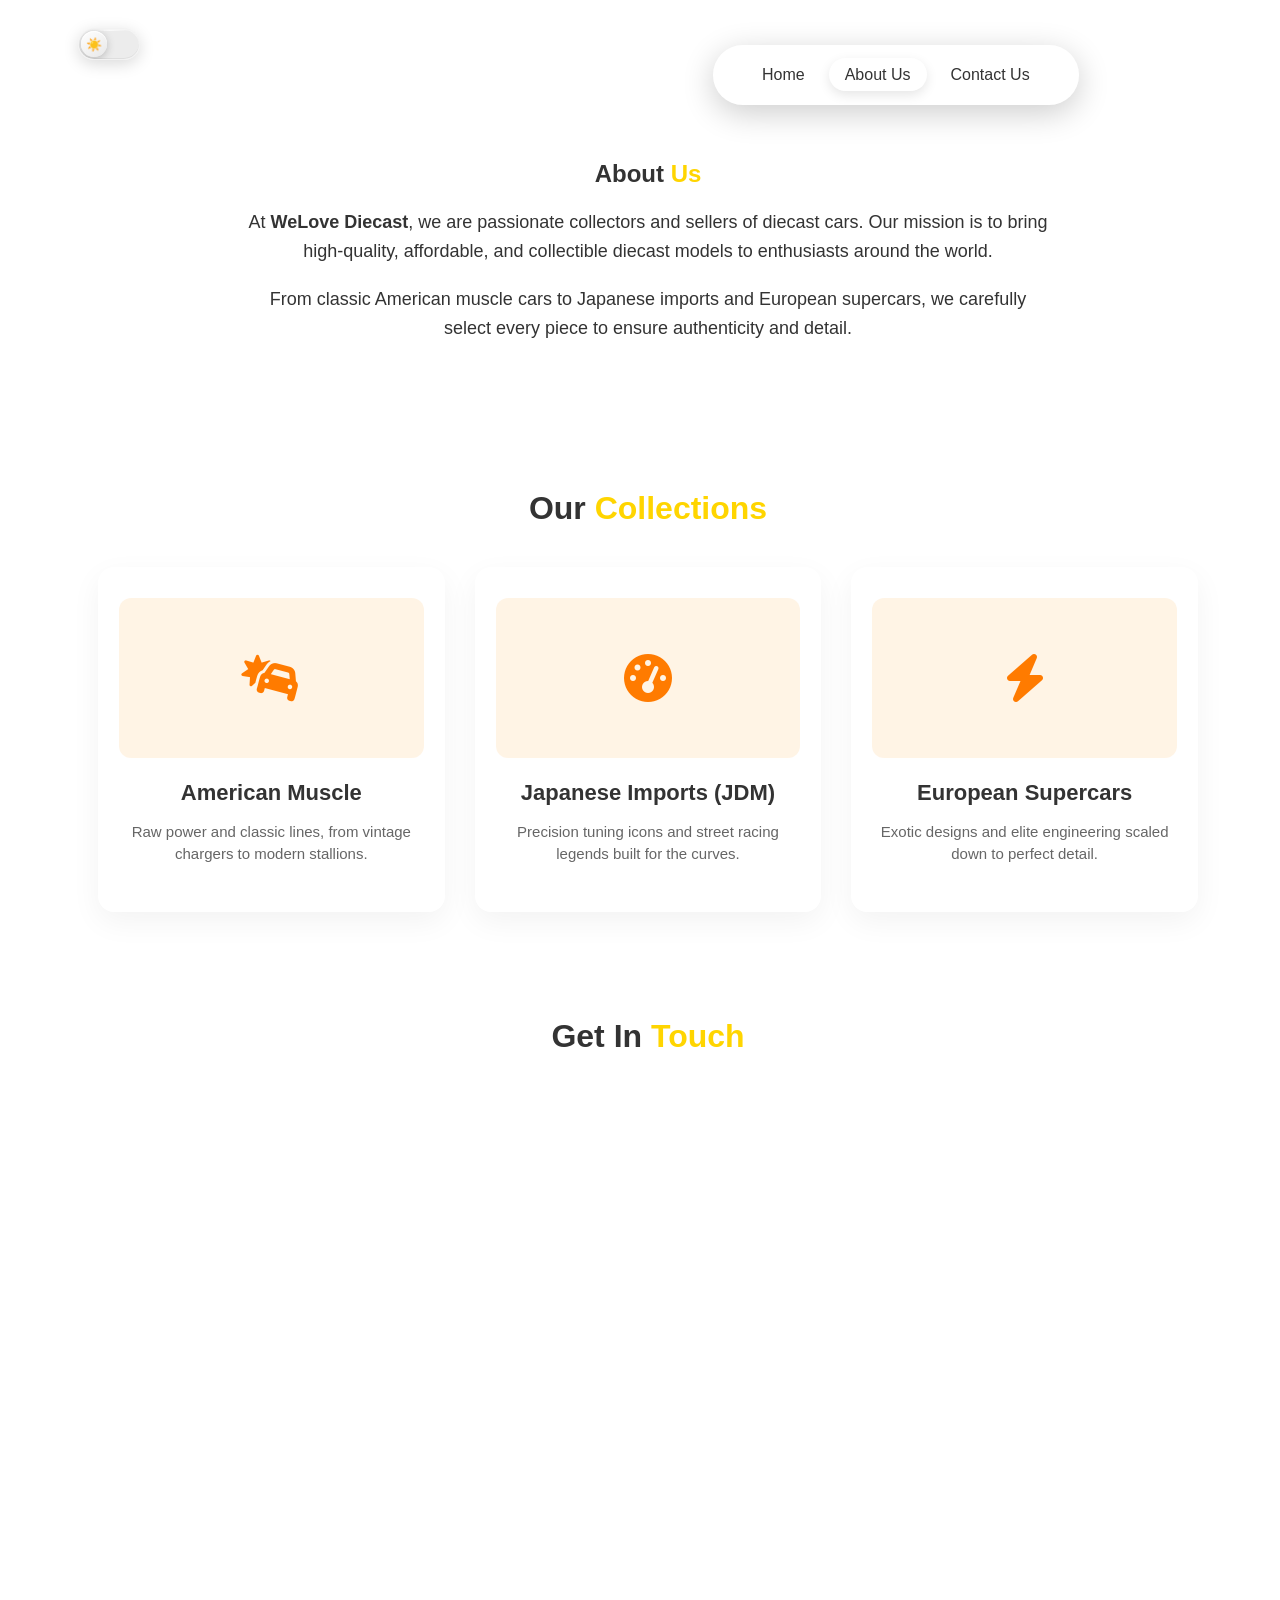
==== about.html @ 337f7f96 "Add files via upload" ====
<!DOCTYPE html>
<html lang="en">

<head>
    <meta charset="UTF-8">
    <meta name="viewport" content="width=device-width, initial-scale=1.0">
    <title>Welove Diecast - About Us</title>
    <link rel="stylesheet" href="about_us.css">
    <link rel="stylesheet" href="https://cdnjs.cloudflare.com/ajax/libs/font-awesome/6.7.2/css/all.min.css" />
    <link href="https://unpkg.com/aos@2.3.1/dist/aos.css" rel="stylesheet">
</head>

<body>
    <header id="header">
        <nav class="glass-navbar">
            <ul class="nav-links">
                <li><a href="index.html">Home</a></li>
                <li><a class="active" href="about.html">About Us</a></li>
                <li><a href="contact.html">Contact Us</a></li>
            </ul>
        </nav>

        <div style="display:flex;align-items:center;gap:12px;">
            <input type="checkbox" id="dark-toggle" class="dark-toggle-input">
            <label for="dark-toggle" class="glass-switch" title="Toggle dark mode">
                <span class="switch-track">
                    <span class="switch-thumb">
                        <span class="icon-sun">☀️</span>
                        <span class="icon-moon">🌙</span>
                    </span>
                </span>
            </label>
            <button class="nav-toggle" aria-label="Open menu" aria-expanded="false">
                <span></span>
                <span></span>
                <span></span>
            </button>
        </div>
    </header>
    <div class="nav-overlay"></div>

    <section id="about" class="section-p1">
        <h1>About <span style="color: #ffd500;">Us</span></h1>
        <p class="about-lead">
            At <strong>WeLove Diecast</strong>, we are passionate collectors and
            sellers of diecast cars. Our mission is to bring high-quality,
            affordable, and collectible diecast models to enthusiasts around the
            world.
        </p>
        <p class="about-lead">
            From classic American muscle cars to Japanese imports and European
            supercars, we carefully select every piece to ensure authenticity and
            detail.
        </p>
    </section>

    <section id="categories">
        <h2>Our <span style="color: #ffd500;">Collections</span></h2>
        <div class="category-grid">
            <div class="category-card" data-aos="zoom-in-up">
                <div class="card-image-placeholder"><i class="fa-solid fa-car-burst"></i></div>
                <h3>American Muscle</h3>
                <p>Raw power and classic lines, from vintage chargers to modern stallions.</p>
            </div>
            <div class="category-card" data-aos="zoom-in">
                <div class="card-image-placeholder"><i class="fa-solid fa-gauge-high"></i></div>
                <h3>Japanese Imports (JDM)</h3>
                <p>Precision tuning icons and street racing legends built for the curves.</p>
            </div>
            <div class="category-card" data-aos="zoom-in-up">
                <div class="card-image-placeholder"><i class="fa-solid fa-bolt"></i></div>
                <h3>European Supercars</h3>
                <p>Exotic designs and elite engineering scaled down to perfect detail.</p>
            </div>
        </div>
    </section>

    <section id="contact-shortcut">
        <h2>Get In <span style="color: #ffd500;">Touch</span></h2>
        <article>
            <div class="glass-card" data-aos="flip-left">
                <div class="card-content">
                    <div class="user-details">
                        <img class="Logo_contact" src="image/Logo.jpg" alt="Welove Diecast Logo">
                        <p class="user-name">Welove Diecast Contact</p>
                        <p>If you have any questions or inquiries, feel free to reach out to us:</p>
                        <div class="follow">
                            <a href="https://www.facebook.com/profile.php?id=100094763005230"><i
                                    class="fa-brands fa-facebook"></i></a>
                            <a href="https://www.instagram.com/diecastwelove/?utm_source=qr#"><i
                                    class="fa-brands fa-square-instagram"></i></a>
                            <a href="https://www.tiktok.com/@diecastwelove?is_from_webapp=1&sender_device=pc"><i
                                    class="fa-brands fa-tiktok"></i></a>
                            <a href="https://t.me/diecastwelove"><i class="fa-brands fa-telegram"></i></a>
                        </div>
                    </div>
                    <div class="card-body">
                        <ul>
                            <li><i class="fa-solid fa-map"></i>
                                <p>Cambodia, Phnom Penh</p>
                            </li>
                            <li><i class="fa-solid fa-phone"></i>
                                <p>+855 934 439 94</p>
                            </li>
                            <li><i class="fa-solid fa-envelope"></i>
                                <p>dicastwelove@gmail.com</p>
                            </li>
                            <li><i class="fa-brands fa-telegram"></i>
                                <p>t.me/diecastwelove</p>
                            </li>
                            <li><i class="fa-solid fa-clock"></i>
                                <p>Mon - Sun: 7:00 AM - 8:00 PM</p>
                            </li>
                        </ul>
                    </div>
                </div>
            </div>
        </article>
    </section>

    <script src="script.js"></script>
    <script src="https://unpkg.com/aos@2.3.1/dist/aos.js"></script>
    <script>
        AOS.init({
            duration: 1200,
            once: false,
        });
    </script>
    <script src="darkmode.js"></script>
</body>

</html>
---- about_us.css ----
body {
    --bg-color: #ffffff;
    --text-color: #333333;
    --btn-bg: #333333;
    --btn-text: #ffffff;
    --nav-bg: rgba(255, 255, 255, 0.1);
    --nav-border: rgba(255, 255, 255, 0.25);
    --nav-hover: rgba(255, 255, 255, 0.2);

    background-color: var(--bg-color);
    color: var(--text-color);
    font-family: Arial, sans-serif;
    transition: background-color 0.3s, color 0.3s;
}

body.dark-mode {
    --bg-color: #121212;
    --text-color: #f0f0f0;
    --btn-bg: #f0f0f0;
    --btn-text: #121212;
    --nav-bg: rgba(15, 15, 15, 0.4);
    --nav-border: rgba(255, 255, 255, 0.08);
    --nav-hover: rgba(255, 255, 255, 0.1);
}

/* ── Logo (used in index.html) ── */
.logo {
    border-radius: 50%;
    width: 80px;
    height: 80px;
}

#header {
    display: flex;
    align-items: center;
    justify-content: space-between;
    padding: 20px 70px;
    position: sticky;
    top: 0;
    z-index: 1000;
}

/* ── Glass Navbar ── */
.glass-navbar {
    display: flex;
    align-items: center;
    gap: 40px;
    padding: 20px 32px;

    position: fixed;
    top: 45px;
    left: 70%;
    transform: translateX(-50%);

    width: max-content;
    min-width: 300px;
    border-radius: 50px;

    background: var(--nav-bg);
    border: 1px solid var(--nav-border);
    box-shadow: 0 8px 32px 0 rgba(0, 0, 0, 0.2);
    backdrop-filter: blur(12px);
    -webkit-backdrop-filter: blur(12px);
    transition: background 0.3s, border 0.3s;
}

.nav-links {
    list-style: none;
    display: flex;
    gap: 8px;
    margin: 0;
    padding: 0;
}

.nav-links a {
    text-decoration: none;
    color: var(--text-color);
    font-weight: 500;
    font-size: 16px;
    padding: 8px 16px;
    border-radius: 50px;
    transition: all 0.3s ease;
    white-space: nowrap;
}

.nav-links a:hover,
.nav-links a.active {
    color: var(--text-color);
    background: var(--nav-hover);
    box-shadow: 0 4px 12px rgba(0, 0, 0, 0.1);
}

/* ── Contact Page ── */
article {
    display: flex;
    justify-content: center;
    align-items: center;
    padding: 20px;
    box-sizing: border-box;
}

.glass-card {
    width: 420px;
    max-width: 100%;
    border-radius: 20px;
    background: rgba(30, 41, 59, 0);
    backdrop-filter: blur(16px) saturate(180%);
    -webkit-backdrop-filter: blur(16px) saturate(180%);
    border: 1px solid rgba(77, 132, 210, 0.2);
    box-shadow: 0px 12px 40px 0 rgba(248, 149, 1, 0.653),
        inset 0 0 120px rgba(79, 70, 229, 0.08),
        inset 0px 0px 4px 2px rgba(255, 255, 255, 0.1);
    overflow: hidden;
}

.card-content {
    width: 100%;
    display: flex;
    flex-direction: column;
    padding: 32px;
    color: rgb(0, 0, 0);
    text-shadow: 0 1px 3px rgba(0, 0, 0, 0.2);
    box-sizing: border-box;
}

.user-details {
    display: flex;
    flex-direction: column;
}

.Logo_contact {
    width: 100px;
    height: 100px;
    border-radius: 20%;
    margin: 0 0 25px 0;
}

.user-name {
    font-weight: 700;
    margin: 0 0 8px 0;
}

.card-body {
    width: 100%;
    margin-top: 20px;
}

.card-body ul {
    list-style: none;
    padding: 0;
    margin: 0;
}

.card-body li {
    display: flex;
    align-items: center;
    margin-bottom: 10px;
}

.card-body li i {
    margin-right: 10px;
    font-size: 20px;
    color: rgb(255, 123, 0);
    flex-shrink: 0;
}

.follow i {
    color: rgb(0, 0, 0);
    padding: 10px 5px 0 0;
    font-size: 25px;
    transition: 0.3s;
}

.follow i:hover {
    color: rgb(255, 149, 0);
    transform: scale(1.2);
}

section {
    padding: 60px 20px;
    text-align: center;
}

/* ── Expanded About Us Custom Styles ── */

.about-lead {
    max-width: 800px;
    margin: 0 auto 20px auto;
    font-size: 18px;
    line-height: 1.6;
}

#categories, #contact-shortcut {
    padding: 40px 20px;
    text-align: center;
}

#categories h2, #contact-shortcut h2 {
    font-size: 32px;
    margin-bottom: 40px;
}

/* Category Grid Structure */
.category-grid {
    display: grid;
    grid-template-columns: repeat(auto-fit, minmax(280px, 1fr));
    gap: 30px;
    max-width: 1100px;
    margin: 0 auto;
    padding: 0 20px;
}

/* Category Cards styling */
.category-card {
    background: var(--bg-color);
    padding: 30px 20px;
    border-radius: 16px;
    box-shadow: 0 10px 30px rgba(0, 0, 0, 0.05);
    border: 1px solid var(--nav-border);
    transition: transform 0.3s ease, box-shadow 0.3s ease;
}

body.dark-mode .category-card {
    background: #1e1e1e;
    box-shadow: 0 10px 30px rgba(0, 0, 0, 0.3);
}

.category-card:hover {
    transform: translateY(-5px);
    box-shadow: 0 15px 35px rgba(248, 149, 1, 0.2);
}

/* Placeholder for actual car images */
.card-image-placeholder {
    width: 100%;
    height: 160px;
    background: rgba(248, 149, 1, 0.1);
    border-radius: 12px;
    display: flex;
    justify-content: center;
    align-items: center;
    margin-bottom: 20px;
}

.card-image-placeholder i {
    font-size: 48px;
    color: rgb(255, 123, 0);
}

.category-card h3 {
    font-size: 22px;
    margin-bottom: 12px;
    color: var(--text-color);
}

.category-card p {
    font-size: 15px;
    color: #666;
    line-height: 1.5;
}

body.dark-mode .category-card p {
    color: #b0b0b0;
}

html, body {
    overflow-x: hidden;
    width: 100%;
}
/* ════════════════════════════════
   LIQUID GLASS DARK MODE SWITCH
   Uses :has() — works in all
   modern browsers (2023+)
   ════════════════════════════════ */

/* Hide the actual checkbox */
.dark-toggle-input {
    position: absolute;
    opacity: 0;
    width: 0;
    height: 0;
    pointer-events: none;
}

/* Switch sits in the header */
.glass-switch {
    cursor: pointer;
    display: flex;
    align-items: center;
    flex-shrink: 0;
    user-select: none;
    -webkit-tap-highlight-color: transparent;
}

/* The pill track */
.switch-track {
    position: relative;
    width: 60px;
    height: 30px;
    border-radius: 50px;
    background: rgba(180, 180, 180, 0.25);
    backdrop-filter: blur(12px) saturate(160%);
    -webkit-backdrop-filter: blur(12px) saturate(160%);
    border: 1px solid rgba(255, 255, 255, 0.35);
    box-shadow:
        0 4px 16px rgba(0, 0, 0, 0.15),
        inset 0 1px 0 rgba(255, 255, 255, 0.5),
        inset 0 -1px 0 rgba(0, 0, 0, 0.06);
    transition: background 0.4s ease, border-color 0.4s ease, box-shadow 0.4s ease;
    overflow: hidden;
}

/* Shimmer highlight on top of track */
.switch-track::before {
    content: '';
    position: absolute;
    top: 1px;
    left: 15%;
    right: 15%;
    height: 1px;
    background: linear-gradient(90deg, transparent, rgba(255,255,255,0.75), transparent);
    border-radius: 100px;
    pointer-events: none;
    z-index: 1;
}

/* The sliding thumb */
.switch-thumb {
    position: absolute;
    top: 2px;
    left: 2px;
    width: 26px;
    height: 26px;
    border-radius: 50%;
    background: linear-gradient(145deg, #ffffff, #e8e8e8);
    box-shadow:
        0 2px 8px rgba(0, 0, 0, 0.22),
        inset 0 1px 0 rgba(255, 255, 255, 0.9);
    display: flex;
    align-items: center;
    justify-content: center;
    transition:
        transform 0.4s cubic-bezier(0.34, 1.56, 0.64, 1),
        background 0.4s ease,
        box-shadow 0.4s ease;
    z-index: 2;
}

/* Icons inside thumb */
.icon-sun,
.icon-moon {
    position: absolute;
    font-size: 13px;
    line-height: 1;
    transition: opacity 0.25s ease, transform 0.25s ease;
}
.icon-sun  { opacity: 1; transform: scale(1) rotate(0deg); }
.icon-moon { opacity: 0; transform: scale(0.4) rotate(-30deg); }


/* ── DARK MODE: triggered by :has() ── */

/* Move thumb */
html:has(#dark-toggle:checked), html.dark-mode .switch-thumb {
    transform: translateX(30px);
    background: linear-gradient(145deg, #3a3a5c, #1e1e38);
    box-shadow:
        0 2px 8px rgba(0, 0, 0, 0.5),
        inset 0 1px 0 rgba(255, 255, 255, 0.12);
}

/* Darken track */
html:has(#dark-toggle:checked), html.dark-mode .switch-track {
    background: rgba(15, 15, 30, 0.6);
    border-color: rgba(255, 255, 255, 0.1);
    box-shadow:
        0 4px 16px rgba(0, 0, 0, 0.4),
        inset 0 1px 0 rgba(255, 255, 255, 0.08);
}

/* Swap icons */
html:has(#dark-toggle:checked), html.dark-mode .icon-sun  { opacity: 0; transform: scale(0.4) rotate(30deg); }
html:has(#dark-toggle:checked), html.dark-mode .icon-moon { opacity: 1; transform: scale(1) rotate(0deg); }

/* ── Apply dark variables to entire page ── */
html:has(#dark-toggle:checked), html.dark-mode body {
    --bg-color: #121212;
    --text-color: #f0f0f0;
    --btn-bg: #f0f0f0;
    --btn-text: #121212;
    --nav-bg: rgba(15, 15, 15, 0.4);
    --nav-border: rgba(255, 255, 255, 0.08);
    --nav-hover: rgba(255, 255, 255, 0.1);
    background-color: #121212;
    color: #f0f0f0;
}

/* Product cards dark */
html:has(#dark-toggle:checked), html.dark-mode .product {
    background: rgba(255, 255, 255, 0.03);
    border-color: rgba(255, 255, 255, 0.08);
    box-shadow: 0 20px 40px rgba(0,0,0,0.5), inset 0 0 8px 1px rgba(255,255,255,0.05);
}
html:has(#dark-toggle:checked), html.dark-mode .product:hover {
    background: rgba(255, 255, 255, 0.06);
    border-color: rgba(255, 255, 255, 0.15);
}

/* Category cards dark (about page) */
html:has(#dark-toggle:checked), html.dark-mode .category-card {
    background: #1e1e1e;
    box-shadow: 0 10px 30px rgba(0,0,0,0.3);
}
html:has(#dark-toggle:checked), html.dark-mode .category-card p {
    color: #b0b0b0;
}

/* Footer icons dark */
html:has(#dark-toggle:checked), html.dark-mode footer .follow i {
    color: #f0f0f0;
}

/* Card content text (contact page) */
html:has(#dark-toggle:checked), html.dark-mode .card-content {
    color: #f0f0f0;
}
html:has(#dark-toggle:checked), html.dark-mode .follow i {
    color: #f0f0f0;
}

/* ════════════════════════════════
   MOBILE NAV (hamburger)
   ════════════════════════════════ */

.nav-toggle {
    display: none;
    flex-direction: column;
    justify-content: center;
    align-items: center;
    gap: 5px;
    width: 44px;
    height: 44px;
    background: var(--nav-bg);
    backdrop-filter: blur(12px);
    -webkit-backdrop-filter: blur(12px);
    border: 1px solid var(--nav-border);
    border-radius: 50%;
    cursor: pointer;
    z-index: 2001;
    flex-shrink: 0;
    transition: background 0.3s, border 0.3s;
}

.nav-toggle span {
    display: block;
    width: 20px;
    height: 2px;
    background: var(--text-color);
    border-radius: 2px;
    transition: transform 0.35s cubic-bezier(0.4,0,0.2,1), opacity 0.25s ease, width 0.25s ease;
    transform-origin: center;
}

.nav-toggle.open span:nth-child(1) { transform: translateY(7px) rotate(45deg); }
.nav-toggle.open span:nth-child(2) { opacity: 0; width: 0; }
.nav-toggle.open span:nth-child(3) { transform: translateY(-7px) rotate(-45deg); }

.nav-overlay {
    display: block;
    position: fixed;
    inset: 0;
    /* NO backdrop-filter — it blurs everything including the menu */
    background: rgba(0, 0, 0, 0.45);
    z-index: 1049;
    opacity: 0;
    pointer-events: none;
    transition: opacity 0.3s ease;
    visibility: hidden;
}
.nav-overlay.open {
    opacity: 1;
    pointer-events: all;
    visibility: visible;
}

.header-right {
    display: flex;
    align-items: center;
    gap: 12px;
}

@media (max-width: 768px) {
    .nav-toggle {
        display: flex;
    }

    .nav-overlay {
        display: none;
    }

    /* Override desktop fixed-center positioning */
    .glass-navbar {
        left: auto !important;
        transform: none !important;
        top: 0 !important;
        right: -100%;
        position: fixed;
        width: 78vw;
        max-width: 300px;
        min-width: unset !important;
        height: 100dvh;
        border-radius: 0 !important;
        border-top: none;
        border-bottom: none;
        border-right: none;
        border-left: 1px solid rgba(255,255,255,0.15);
        padding: 90px 28px 40px 28px !important;
        flex-direction: column;
        align-items: flex-start;
        gap: 0;
        /* SOLID background so panel is not see-through */
        background: #ffffff !important;
        backdrop-filter: none !important;
        -webkit-backdrop-filter: none !important;
        transition: right 0.38s cubic-bezier(0.4, 0, 0.2, 1) !important;
        z-index: 2000;
        box-shadow: -8px 0 40px rgba(0,0,0,0.25);
    }

    .glass-navbar.open {
        right: 0;
    }

    .nav-links {
        flex-direction: column;
        gap: 4px;
        width: 100%;
    }

    .nav-links a {
        display: block;
        padding: 14px 20px;
        font-size: 17px;
        border-radius: 14px;
        width: 100%;
    }

    #header, section#header {
        padding: 14px 18px !important;
        justify-content: space-between;
        display: flex;
        align-items: center;
    }
}

/* Dark mode: solid dark panel on mobile */
@media (max-width: 768px) {
    html:has(#dark-toggle:checked) .glass-navbar,
    html.dark-mode .glass-navbar {
        background: #1a1a1a !important;
        border-left-color: rgba(255,255,255,0.1) !important;
    }
}


/* Ensure nav links are always clickable on mobile */
@media (max-width: 768px) {
    .glass-navbar .nav-links,
    .glass-navbar .nav-links li,
    .glass-navbar .nav-links a {
        position: relative;
        z-index: 2100;
        pointer-events: all;
    }
}
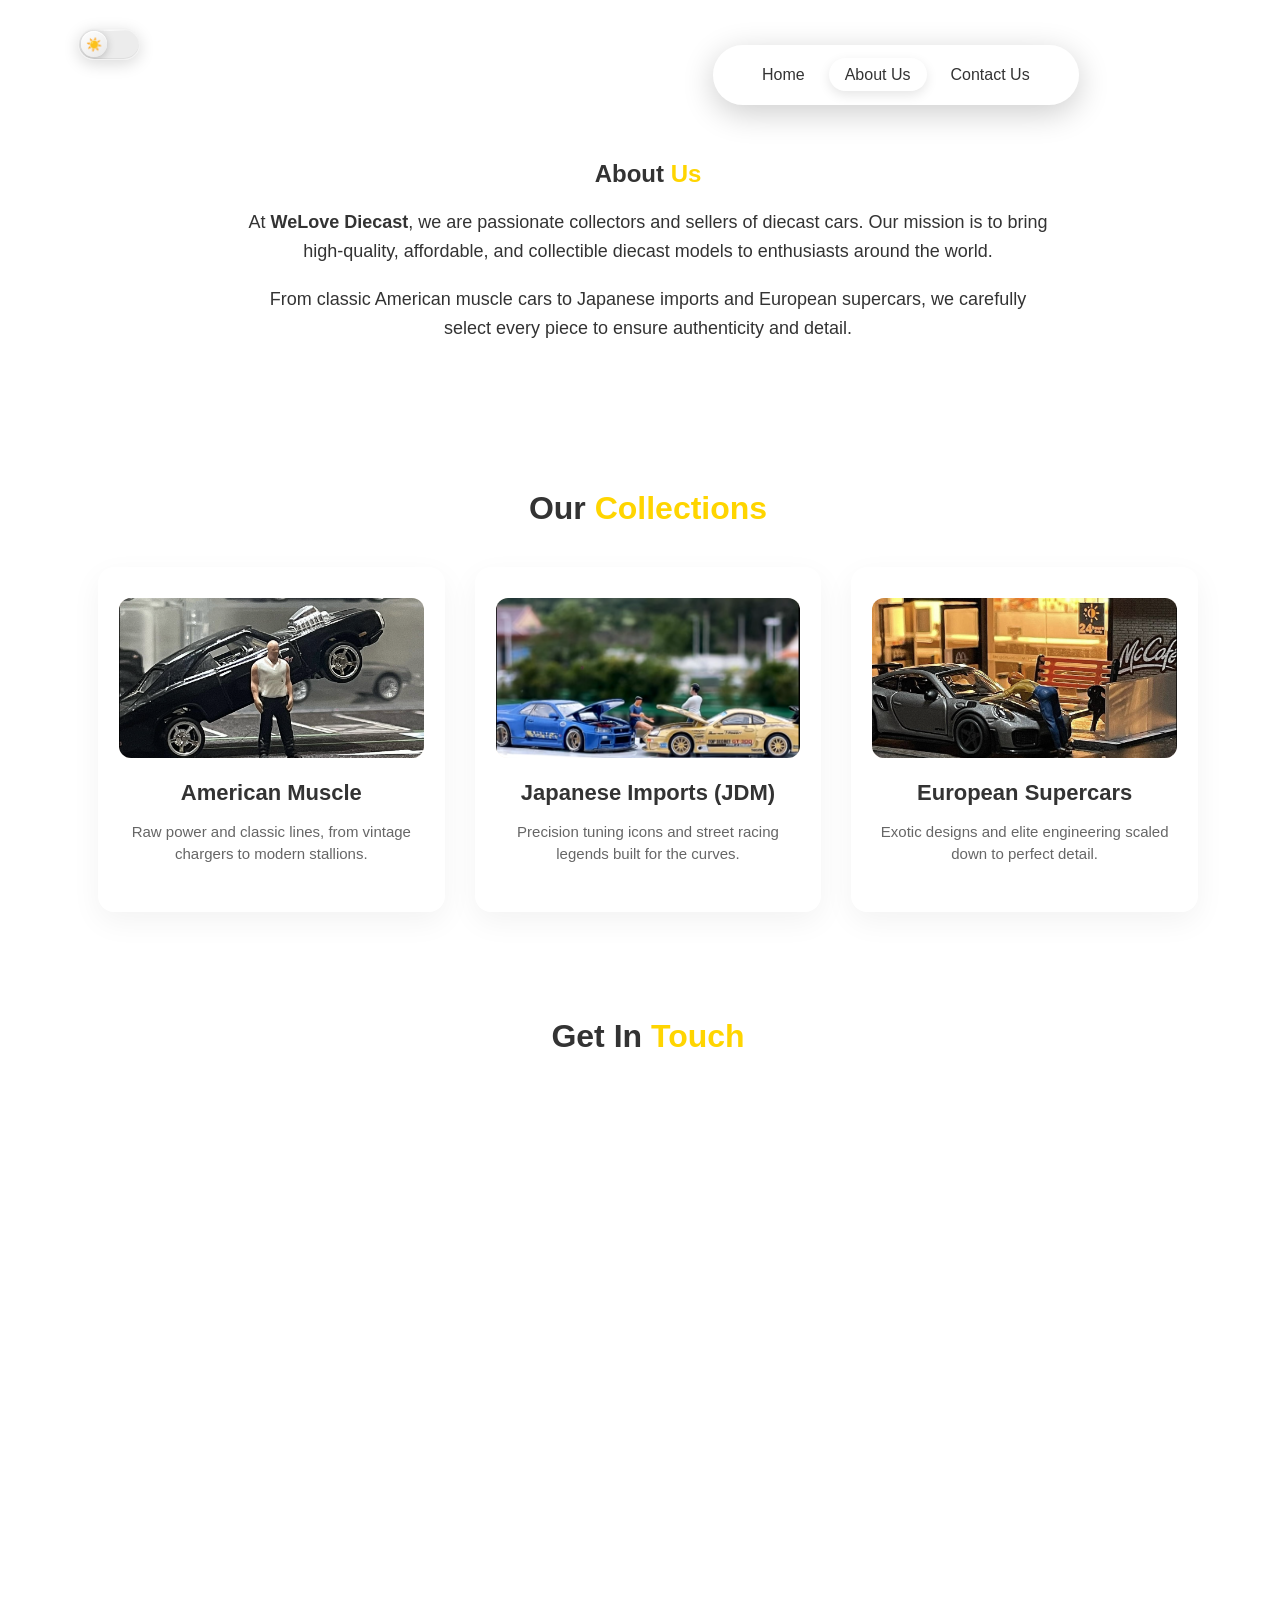
==== commit e0159fc6: "Update about.html" ====
--- a/about.html
+++ b/about.html
@@ -1,132 +1,138 @@
-<!DOCTYPE html>
-<html lang="en">
+    <!DOCTYPE html>
+    <html lang="en">
 
-<head>
-    <meta charset="UTF-8">
-    <meta name="viewport" content="width=device-width, initial-scale=1.0">
-    <title>Welove Diecast - About Us</title>
-    <link rel="stylesheet" href="about_us.css">
-    <link rel="stylesheet" href="https://cdnjs.cloudflare.com/ajax/libs/font-awesome/6.7.2/css/all.min.css" />
-    <link href="https://unpkg.com/aos@2.3.1/dist/aos.css" rel="stylesheet">
-</head>
+    <head>
+        <meta charset="UTF-8">
+        <meta name="viewport" content="width=device-width, initial-scale=1.0">
+        <title>Welove Diecast - About Us</title>
+        <link rel="stylesheet" href="about_us.css">
+        <link rel="stylesheet" href="https://cdnjs.cloudflare.com/ajax/libs/font-awesome/6.7.2/css/all.min.css" />
+        <link href="https://unpkg.com/aos@2.3.1/dist/aos.css" rel="stylesheet">
+    </head>
 
-<body>
-    <header id="header">
-        <nav class="glass-navbar">
-            <ul class="nav-links">
-                <li><a href="index.html">Home</a></li>
-                <li><a class="active" href="about.html">About Us</a></li>
-                <li><a href="contact.html">Contact Us</a></li>
-            </ul>
-        </nav>
+    <body>
+        <header id="header">
+            <nav class="glass-navbar">
+                <ul class="nav-links">
+                    <li><a href="index.html">Home</a></li>
+                    <li><a class="active" href="about.html">About Us</a></li>
+                    <li><a href="contact.html">Contact Us</a></li>
+                </ul>
+            </nav>
 
-        <div style="display:flex;align-items:center;gap:12px;">
-            <input type="checkbox" id="dark-toggle" class="dark-toggle-input">
-            <label for="dark-toggle" class="glass-switch" title="Toggle dark mode">
-                <span class="switch-track">
-                    <span class="switch-thumb">
-                        <span class="icon-sun">☀️</span>
-                        <span class="icon-moon">🌙</span>
+            <div style="display:flex;align-items:center;gap:12px;">
+                <input type="checkbox" id="dark-toggle" class="dark-toggle-input">
+                <label for="dark-toggle" class="glass-switch" title="Toggle dark mode">
+                    <span class="switch-track">
+                        <span class="switch-thumb">
+                            <span class="icon-sun">☀️</span>
+                            <span class="icon-moon">🌙</span>
+                        </span>
                     </span>
-                </span>
-            </label>
-            <button class="nav-toggle" aria-label="Open menu" aria-expanded="false">
-                <span></span>
-                <span></span>
-                <span></span>
-            </button>
-        </div>
-    </header>
-    <div class="nav-overlay"></div>
+                </label>
+                <button class="nav-toggle" aria-label="Open menu" aria-expanded="false">
+                    <span></span>
+                    <span></span>
+                    <span></span>
+                </button>
+            </div>
+        </header>
+        <div class="nav-overlay"></div>
 
-    <section id="about" class="section-p1">
-        <h1>About <span style="color: #ffd500;">Us</span></h1>
-        <p class="about-lead">
-            At <strong>WeLove Diecast</strong>, we are passionate collectors and
-            sellers of diecast cars. Our mission is to bring high-quality,
-            affordable, and collectible diecast models to enthusiasts around the
-            world.
-        </p>
-        <p class="about-lead">
-            From classic American muscle cars to Japanese imports and European
-            supercars, we carefully select every piece to ensure authenticity and
-            detail.
-        </p>
-    </section>
+        <section id="about" class="section-p1">
+            <h1>About <span style="color: #ffd500;">Us</span></h1>
+            <p class="about-lead">
+                At <strong>WeLove Diecast</strong>, we are passionate collectors and
+                sellers of diecast cars. Our mission is to bring high-quality,
+                affordable, and collectible diecast models to enthusiasts around the
+                world.
+            </p>
+            <p class="about-lead">
+                From classic American muscle cars to Japanese imports and European
+                supercars, we carefully select every piece to ensure authenticity and
+                detail.
+            </p>
+        </section>
 
-    <section id="categories">
-        <h2>Our <span style="color: #ffd500;">Collections</span></h2>
-        <div class="category-grid">
-            <div class="category-card" data-aos="zoom-in-up">
-                <div class="card-image-placeholder"><i class="fa-solid fa-car-burst"></i></div>
-                <h3>American Muscle</h3>
-                <p>Raw power and classic lines, from vintage chargers to modern stallions.</p>
+        <section id="categories">
+            <h2>Our <span style="color: #ffd500;">Collections</span></h2>
+            <div class="category-grid">
+                <div class="category-card" data-aos="zoom-in-up">
+                    <div class="card-image-placeholder">
+                        <img src="image/AM.png" alt="American Muscle Cars" style="width:100%;height:100%;object-fit:cover;border-radius:inherit;">
+                    </div>
+                    <h3>American Muscle</h3>
+                    <p>Raw power and classic lines, from vintage chargers to modern stallions.</p>
+                </div>
+                <div class="category-card" data-aos="zoom-in">
+                    <div class="card-image-placeholder">
+                        <img src="image/JDM.png" alt="American Muscle Cars" style="width:100%;height:100%;object-fit:cover;border-radius:inherit;">
+                    </div>
+                    <h3>Japanese Imports (JDM)</h3>
+                    <p>Precision tuning icons and street racing legends built for the curves.</p>
+                </div>
+                <div class="category-card" data-aos="zoom-in-up">
+                    <div class="card-image-placeholder">
+                        <img src="image/EUR.png" alt="American Muscle Cars" style="width:100%;height:100%;object-fit:cover;border-radius:inherit;">
+                    </div>
+                    <h3>European Supercars</h3>
+                    <p>Exotic designs and elite engineering scaled down to perfect detail.</p>
+                </div>
             </div>
-            <div class="category-card" data-aos="zoom-in">
-                <div class="card-image-placeholder"><i class="fa-solid fa-gauge-high"></i></div>
-                <h3>Japanese Imports (JDM)</h3>
-                <p>Precision tuning icons and street racing legends built for the curves.</p>
-            </div>
-            <div class="category-card" data-aos="zoom-in-up">
-                <div class="card-image-placeholder"><i class="fa-solid fa-bolt"></i></div>
-                <h3>European Supercars</h3>
-                <p>Exotic designs and elite engineering scaled down to perfect detail.</p>
-            </div>
-        </div>
-    </section>
+        </section>
 
-    <section id="contact-shortcut">
-        <h2>Get In <span style="color: #ffd500;">Touch</span></h2>
-        <article>
-            <div class="glass-card" data-aos="flip-left">
-                <div class="card-content">
-                    <div class="user-details">
-                        <img class="Logo_contact" src="image/Logo.jpg" alt="Welove Diecast Logo">
-                        <p class="user-name">Welove Diecast Contact</p>
-                        <p>If you have any questions or inquiries, feel free to reach out to us:</p>
-                        <div class="follow">
-                            <a href="https://www.facebook.com/profile.php?id=100094763005230"><i
-                                    class="fa-brands fa-facebook"></i></a>
-                            <a href="https://www.instagram.com/diecastwelove/?utm_source=qr#"><i
-                                    class="fa-brands fa-square-instagram"></i></a>
-                            <a href="https://www.tiktok.com/@diecastwelove?is_from_webapp=1&sender_device=pc"><i
-                                    class="fa-brands fa-tiktok"></i></a>
-                            <a href="https://t.me/diecastwelove"><i class="fa-brands fa-telegram"></i></a>
+        <section id="contact-shortcut">
+            <h2>Get In <span style="color: #ffd500;">Touch</span></h2>
+            <article>
+                <div class="glass-card" data-aos="flip-left">
+                    <div class="card-content">
+                        <div class="user-details">
+                            <img class="Logo_contact" src="image/Logo.jpg" alt="Welove Diecast Logo">
+                            <p class="user-name">Welove Diecast Contact</p>
+                            <p>If you have any questions or inquiries, feel free to reach out to us:</p>
+                            <div class="follow">
+                                <a href="https://www.facebook.com/profile.php?id=100094763005230"><i
+                                        class="fa-brands fa-facebook"></i></a>
+                                <a href="https://www.instagram.com/diecastwelove/?utm_source=qr#"><i
+                                        class="fa-brands fa-square-instagram"></i></a>
+                                <a href="https://www.tiktok.com/@diecastwelove?is_from_webapp=1&sender_device=pc"><i
+                                        class="fa-brands fa-tiktok"></i></a>
+                                <a href="https://t.me/diecastwelove"><i class="fa-brands fa-telegram"></i></a>
+                            </div>
+                        </div>
+                        <div class="card-body">
+                            <ul>
+                                <li><i class="fa-solid fa-map"></i>
+                                    <p>Cambodia, Phnom Penh</p>
+                                </li>
+                                <li><i class="fa-solid fa-phone"></i>
+                                    <p>+855 934 439 94</p>
+                                </li>
+                                <li><i class="fa-solid fa-envelope"></i>
+                                    <p>dicastwelove@gmail.com</p>
+                                </li>
+                                <li><i class="fa-brands fa-telegram"></i>
+                                    <p>t.me/diecastwelove</p>
+                                </li>
+                                <li><i class="fa-solid fa-clock"></i>
+                                    <p>Mon - Sun: 7:00 AM - 8:00 PM</p>
+                                </li>
+                            </ul>
                         </div>
                     </div>
-                    <div class="card-body">
-                        <ul>
-                            <li><i class="fa-solid fa-map"></i>
-                                <p>Cambodia, Phnom Penh</p>
-                            </li>
-                            <li><i class="fa-solid fa-phone"></i>
-                                <p>+855 934 439 94</p>
-                            </li>
-                            <li><i class="fa-solid fa-envelope"></i>
-                                <p>dicastwelove@gmail.com</p>
-                            </li>
-                            <li><i class="fa-brands fa-telegram"></i>
-                                <p>t.me/diecastwelove</p>
-                            </li>
-                            <li><i class="fa-solid fa-clock"></i>
-                                <p>Mon - Sun: 7:00 AM - 8:00 PM</p>
-                            </li>
-                        </ul>
-                    </div>
                 </div>
-            </div>
-        </article>
-    </section>
+            </article>
+        </section>
 
-    <script src="script.js"></script>
-    <script src="https://unpkg.com/aos@2.3.1/dist/aos.js"></script>
-    <script>
-        AOS.init({
-            duration: 1200,
-            once: false,
-        });
-    </script>
-    <script src="darkmode.js"></script>
-</body>
+        <script src="script.js"></script>
+        <script src="https://unpkg.com/aos@2.3.1/dist/aos.js"></script>
+        <script>
+            AOS.init({
+                duration: 1200,
+                once: false,
+            });
+        </script>
+        <script src="darkmode.js"></script>
+    </body>
 
-</html>+    </html>
